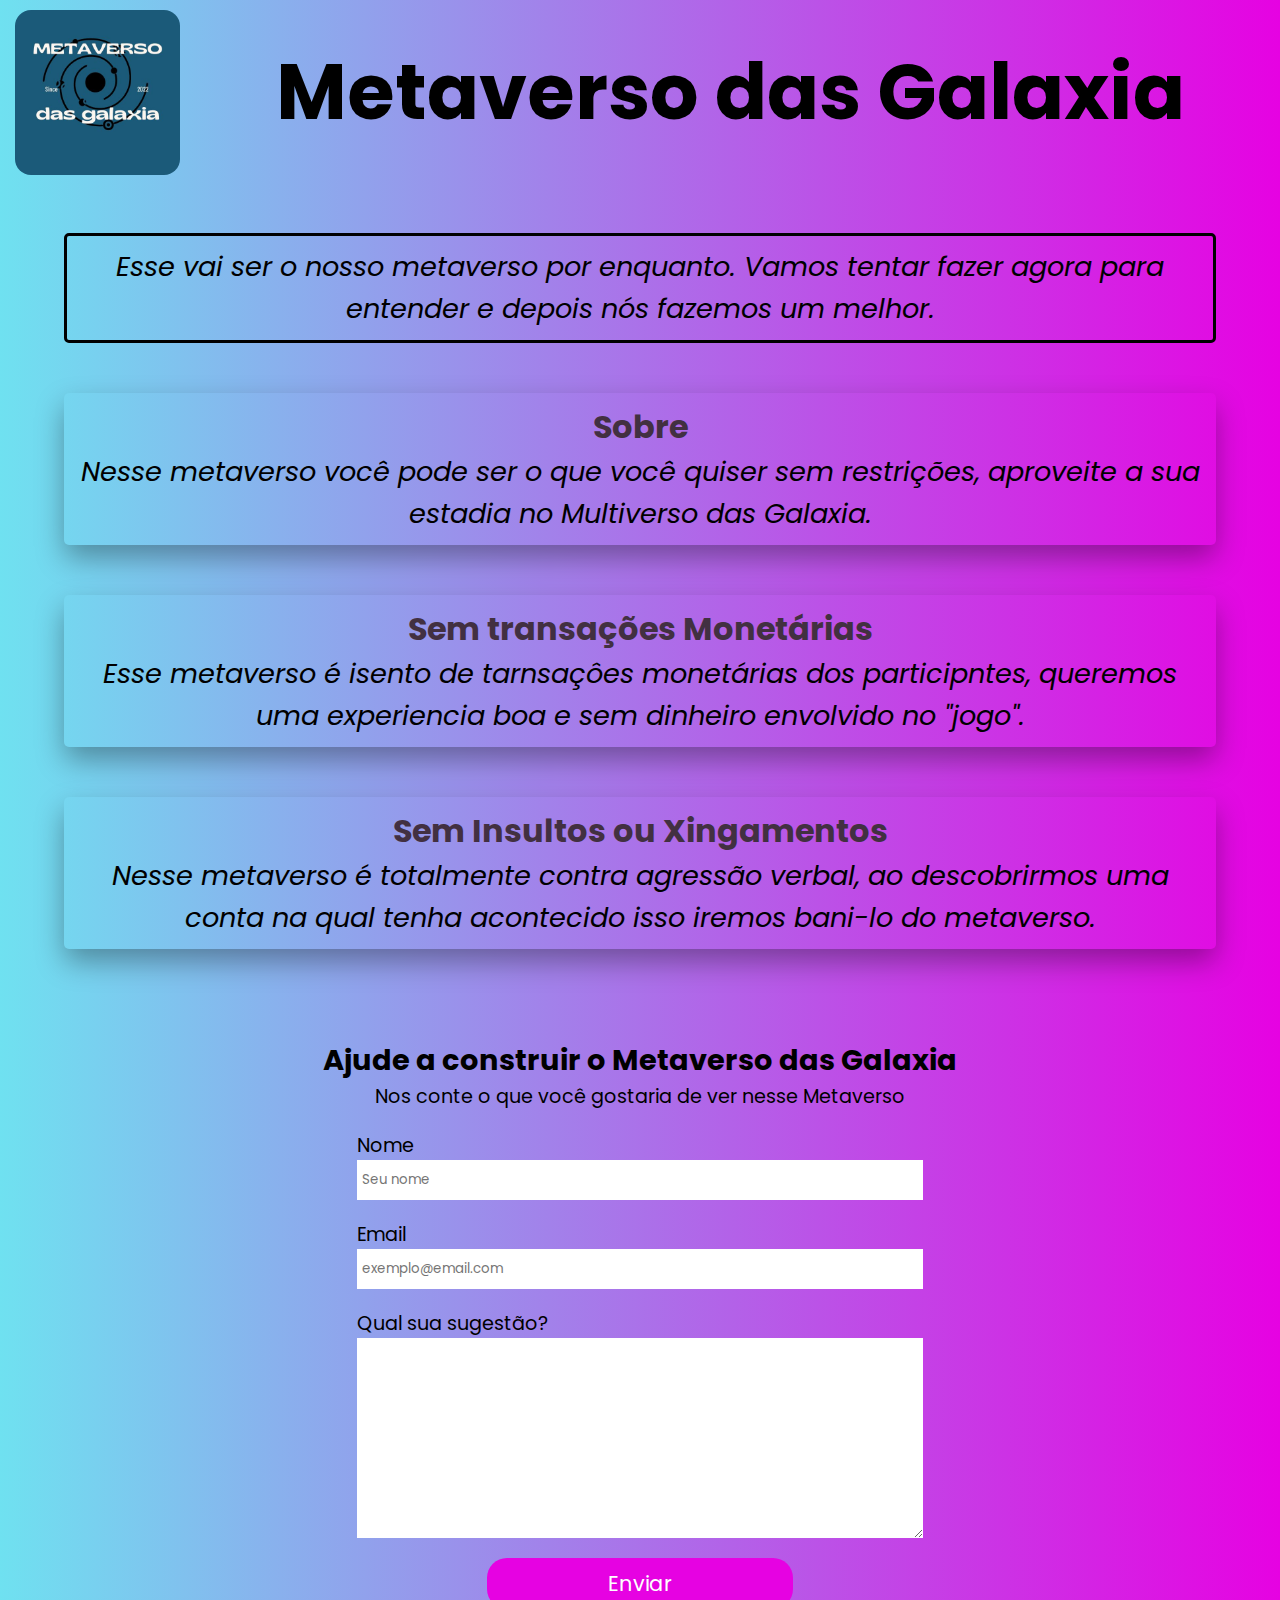
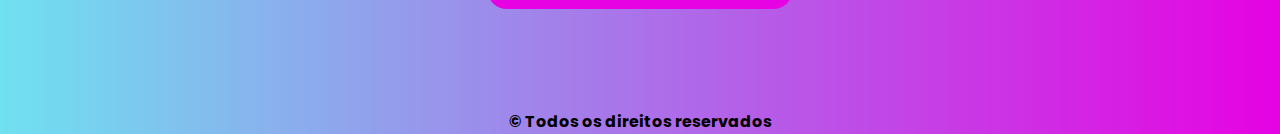
==== index.html @ 83d74eb5 "Sugestão de pagina inicial" ====
<!DOCTYPE html>
<html lang="pt-br">

<head>
  <title>Teste de Metaverso</title>
  <meta charset="utf-8">
  <link rel="stylesheet" href="style.css">
</head>

<body class="degrade">
  <header>
    <div id="box-logo">
      <img src="metaverso.jpg" alt="metaverso" >
    </div>
    <div id="title-main">
      <h1 class="title">Metaverso das Galaxia </h1>
    </div>
  </header>

  <main>
    <section id="introduction">
      <p class="text">Esse vai ser o nosso metaverso por enquanto.
        Vamos tentar fazer agora para entender e depois nós fazemos um melhor.</p>
    </section>

    <section id="about">
      <h2 class="title-topcs">Sobre</h2>
      <p class="text">Nesse metaverso você pode ser o que você quiser sem restrições, aproveite a sua estadia no Multiverso das Galaxia.</p>
    </section>

    <section id="not-maney">
      <h2 class="title-topcs">Sem transações Monetárias</h2>
        <p class="text">Esse metaverso é isento de tarnsaçôes monetárias dos participntes, queremos uma experiencia boa e sem dinheiro envolvido no "jogo".</p>
    </section>

    <section id="roles">
      <h2 class="title-topcs">Sem Insultos ou Xingamentos</h2>
      <p class="text">Nesse metaverso é totalmente contra agressão verbal, ao descobrirmos uma conta na qual tenha acontecido isso iremos bani-lo do metaverso.</p>
    </section>
  
    <section id="form">
      <h2>Ajude a construir o Metaverso das Galaxia</h2>
      <div>
        Nos conte o que você gostaria de ver nesse Metaverso
        <form action="" autocomplete="off">
          <label for="name_user">Nome</label>
          <input type="text" name="name_user" id="name_user" placeholder="Seu nome" required>
          
          <label for="email_user">Email</label>
          <input type="email" name="email_user" id="email_user" placeholder="exemplo@email.com" required>
          
          <label for="suggestion">Qual sua sugestão?</label>
          <textarea id="suggestion" name="suggestion" rows="4" cols="50" required></textarea>
          <button type="submit">Enviar</button>
        </form>
      </div>
    </section>
  </main>

  <footer>
    <h5>&copy; Todos os direitos reservados</h5>
  </footer>
</body>
</html>
---- style.css ----
/*Fonts*/
@import url('https://fonts.googleapis.com/css2?family=Poppins:wght@300&display=swap');

:root{
    --font-main: Poppins, sans-serif;
}

* {
    margin:0;
    padding:0;
    box-sizing: border-box;
    text-decoration: none;
}

header{
    display: flex;
    width: 100%;
    height: auto;
}

header #box-logo{
    width: 15vw;
    height: auto;
    margin-left: 15px;
    margin-top: 10px;
}

header #box-logo img{
    border-radius: 1rem;
    width: 100%;
    min-width: 120px;
}

header #title-main{
    display: flex;
    width: 100%;
    align-items: center;
    justify-content: center;
    text-align: center;
}

.title{
    font-size: 4.8rem;
}

main{
    display: flex;
    flex-direction: column;
    align-items: center;
}

body {
    text-align: center;
    font-size: larger;
    font-family: var(--font-main);
    
}

.title-topcs{
    font-size: 2rem;
    color: #423041;
}

.degrade {
    background-image: linear-gradient(to right,#6FE1F0 ,#E602E2 );
}


.text{
    font-size: 1.7rem;
    font-style:italic
}  

#introduction, #about, #not-maney, #roles{
    display: flex;
    flex-direction: column;
    text-align: center;
    width: 90%;
    height: auto;
    padding: 10px;
    margin-top: 50px;
    -webkit-box-shadow: 0px 13px 29px -1px rgba(0,0,0,0.34);
    -moz-box-shadow: 0px 13px 29px -1px rgba(0,0,0,0.34);
    box-shadow: 0px 13px 29px -1px rgba(0,0,0,0.34);
    border-radius: 5px;
}

#introduction{
    border: 3px solid black;
    box-shadow: none;
}

#form{
    display: flex;
    flex-direction: column;
    text-align: center;
    width: 90%;
    height: auto;
    padding: 10px;
    margin-top: 50px;
    -webkit-box-shadow: 0px 13px 29px -1px rgba(0,0,0,0.34);
    -moz-box-shadow: 0px 13px 29px -1px rgba(0,0,0,0.34);
    box-shadow: 0px 13px 29px -1px rgba(0,0,0,0.34);
    border-radius: 5px;
}

#form{
    margin-top: 80px;
    box-shadow: none;
    padding-bottom: 100px;
}

#form form{
    display: flex;
    flex-direction: column;
    width: 100%;
    align-items: center;
    justify-content: center;

}

#form form input, label, textarea{
    width: 50%;
    display: flex;
}

#form form input, textarea{
    height: 40px;
    font-family: var(--font-main);
    border: none;
    padding-left: 5px;

}

textarea:focus{
    border: 2px solid #E602E2;
    outline: 0;
}

#form label{
    margin-top: 20px;
}

#form textarea{
    min-height: 200px;
    max-height: 350px;
    resize: vertical;
    padding-top: 2px;
}

#form button{
    width: 27%;
    height: auto;
    margin-top: 20px;
    border: none;
    background-color: #E602E2;
    color: #fff;
    font-family: var(--font-main);
    font-size: 1.3rem;
    transition: .2s;
    border-radius: 20px;
    padding: 10px;
}

#form button:hover{
    background: linear-gradient(to top ,#6FE1F0 ,#E602E2);
    cursor: pointer;
}


/* style scrollbar */
body::-webkit-scrollbar{
    width: 12px;
}

body::-webkit-scrollbar-track {
    background-color: #212F3D ;       
}

body::-webkit-scrollbar-thumb {
    background: linear-gradient(to top,#6FE1F0 ,#E602E2 );    
    border-radius: 20px;  
}

@media (max-width: 1090px){
    #box-logo{
        display: none;
    }

    #form form input, label, textarea{
        width: 80%;
    }
}
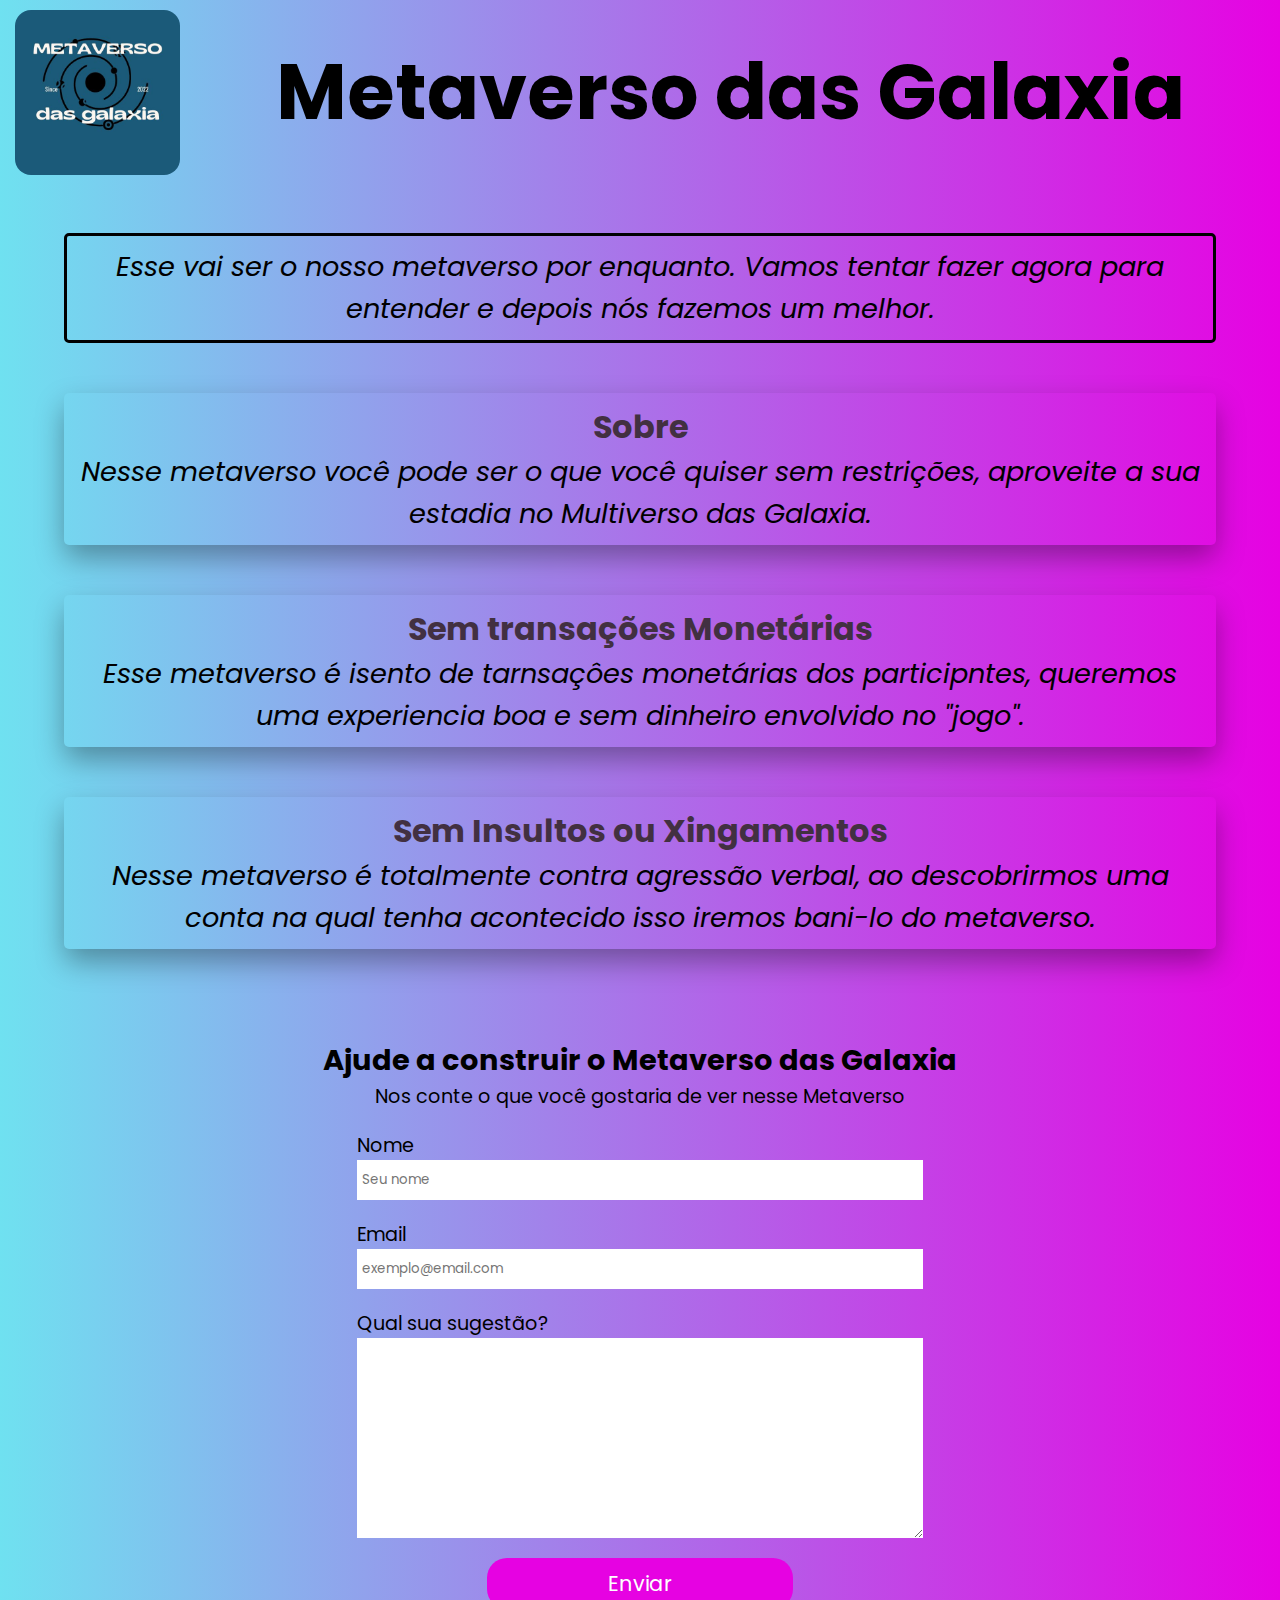
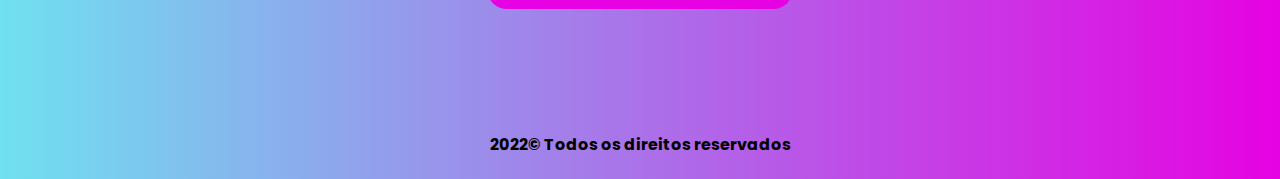
==== commit 4505c856: "Sugestão de pagina inicial" ====
--- a/index.html
+++ b/index.html
@@ -58,7 +58,7 @@
   </main>
 
   <footer>
-    <h5>&copy; Todos os direitos reservados</h5>
+    <h5>2022&copy; Todos os direitos reservados</h5>
   </footer>
 </body>
 </html>--- a/style.css
+++ b/style.css
@@ -167,6 +167,23 @@
     cursor: pointer;
 }
 
+footer{
+    display: flex;
+    align-items: center;
+    justify-content: center;
+    width: 100%;
+    height: 70px;
+    bottom: 0;
+    left: 0;
+    position: relative;
+}
+
+
+
+
+
+
+
 
 /* style scrollbar */
 body::-webkit-scrollbar{
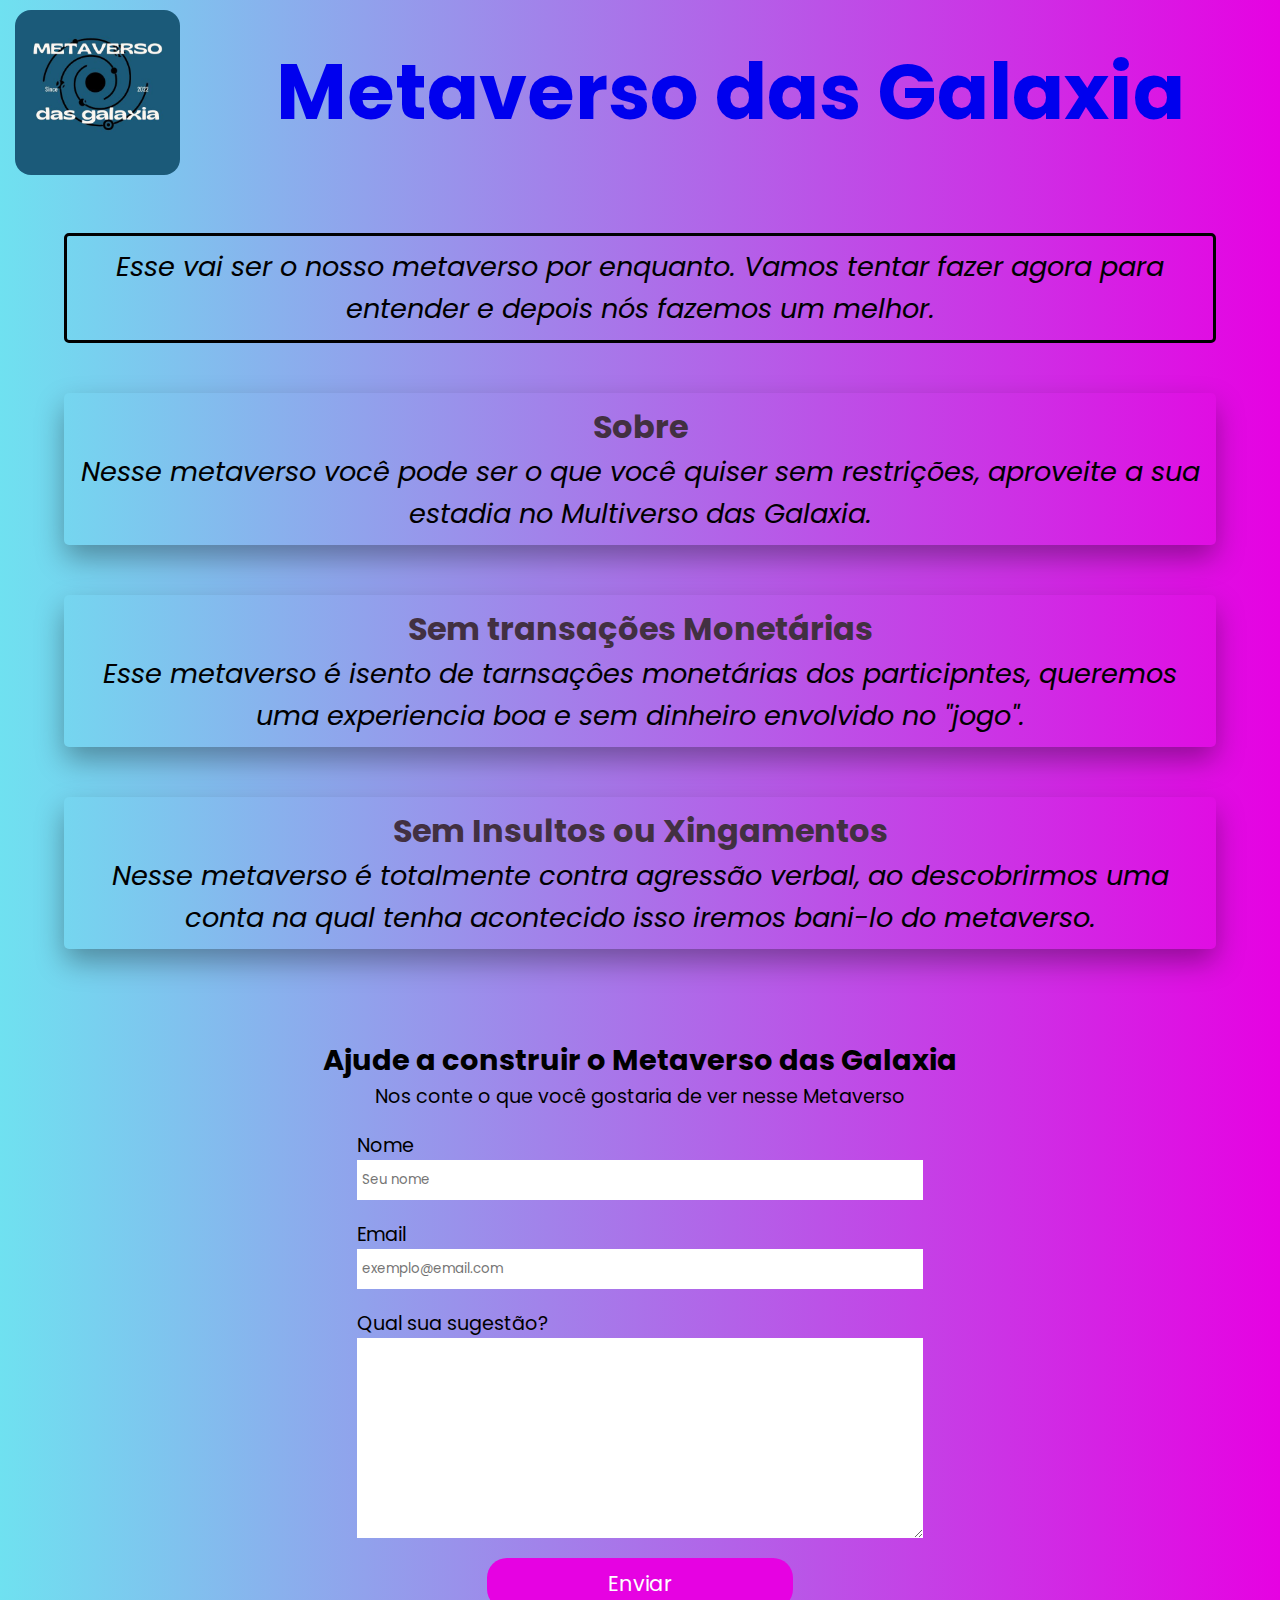
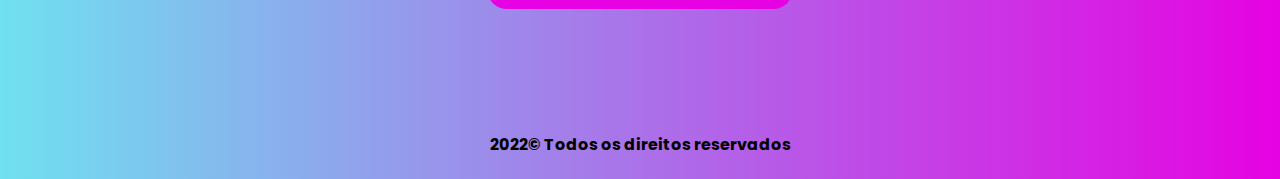
==== commit 45558ca9: "10/12" ====
--- a/index.html
+++ b/index.html
@@ -10,10 +10,10 @@
 <body class="degrade">
   <header>
     <div id="box-logo">
-      <img src="metaverso.jpg" alt="metaverso" >
+      <a href="index.html"><img src="metaverso.jpg" alt="metaverso" ></a>
     </div>
     <div id="title-main">
-      <h1 class="title">Metaverso das Galaxia </h1>
+      <h1 class="title"> <a href="index.html"> Metaverso das Galaxia</a> </h1>
     </div>
   </header>
 
@@ -39,10 +39,11 @@
     </section>
   
     <section id="form">
+      <div id="boxDis"><div id="loader"></div></div>
       <h2>Ajude a construir o Metaverso das Galaxia</h2>
       <div>
         Nos conte o que você gostaria de ver nesse Metaverso
-        <form action="" autocomplete="off">
+        <form id="formSuggestion" autocomplete="off">
           <label for="name_user">Nome</label>
           <input type="text" name="name_user" id="name_user" placeholder="Seu nome" required>
           
@@ -51,8 +52,8 @@
           
           <label for="suggestion">Qual sua sugestão?</label>
           <textarea id="suggestion" name="suggestion" rows="4" cols="50" required></textarea>
-          <button type="submit">Enviar</button>
         </form>
+        <button id="sendM">Enviar</button>
       </div>
     </section>
   </main>
@@ -60,5 +61,6 @@
   <footer>
     <h5>2022&copy; Todos os direitos reservados</h5>
   </footer>
+  <script src="script.js"></script>
 </body>
 </html>--- a/style.css
+++ b/style.css
@@ -103,6 +103,43 @@
     box-shadow: 0px 13px 29px -1px rgba(0,0,0,0.34);
     border-radius: 5px;
 }
+
+#boxDis{
+    position: absolute;
+    display: none;
+    flex-direction: column;
+    align-items: center;
+    justify-content: center;
+    z-index: 200;
+    width: 90%;
+    height: 650px;
+    background: rgba( 255, 255, 255, 0.35 );
+    box-shadow: 0 8px 32px 0 rgba( 31, 38, 135, 0.37 );
+    backdrop-filter: blur( 13.5px );
+    -webkit-backdrop-filter: blur( 13.5px );
+    border-radius: 10px;
+    border: 1px solid rgba( 255, 255, 255, 0.18 );
+    
+}
+
+#loader{
+    z-index: 5000;
+    display: none;
+    animation: is-rotating 1s infinite;
+    border: 6px solid #e5e5e5;
+    border-radius: 50%;
+    border-top-color: #51d4db;
+    height: 8.1rem;
+    width: 8.1rem;
+    margin-bottom: 5px;
+}
+
+@keyframes is-rotating {
+    to {
+      transform: rotate(1turn);
+    }
+  }
+
 
 #form{
     margin-top: 80px;
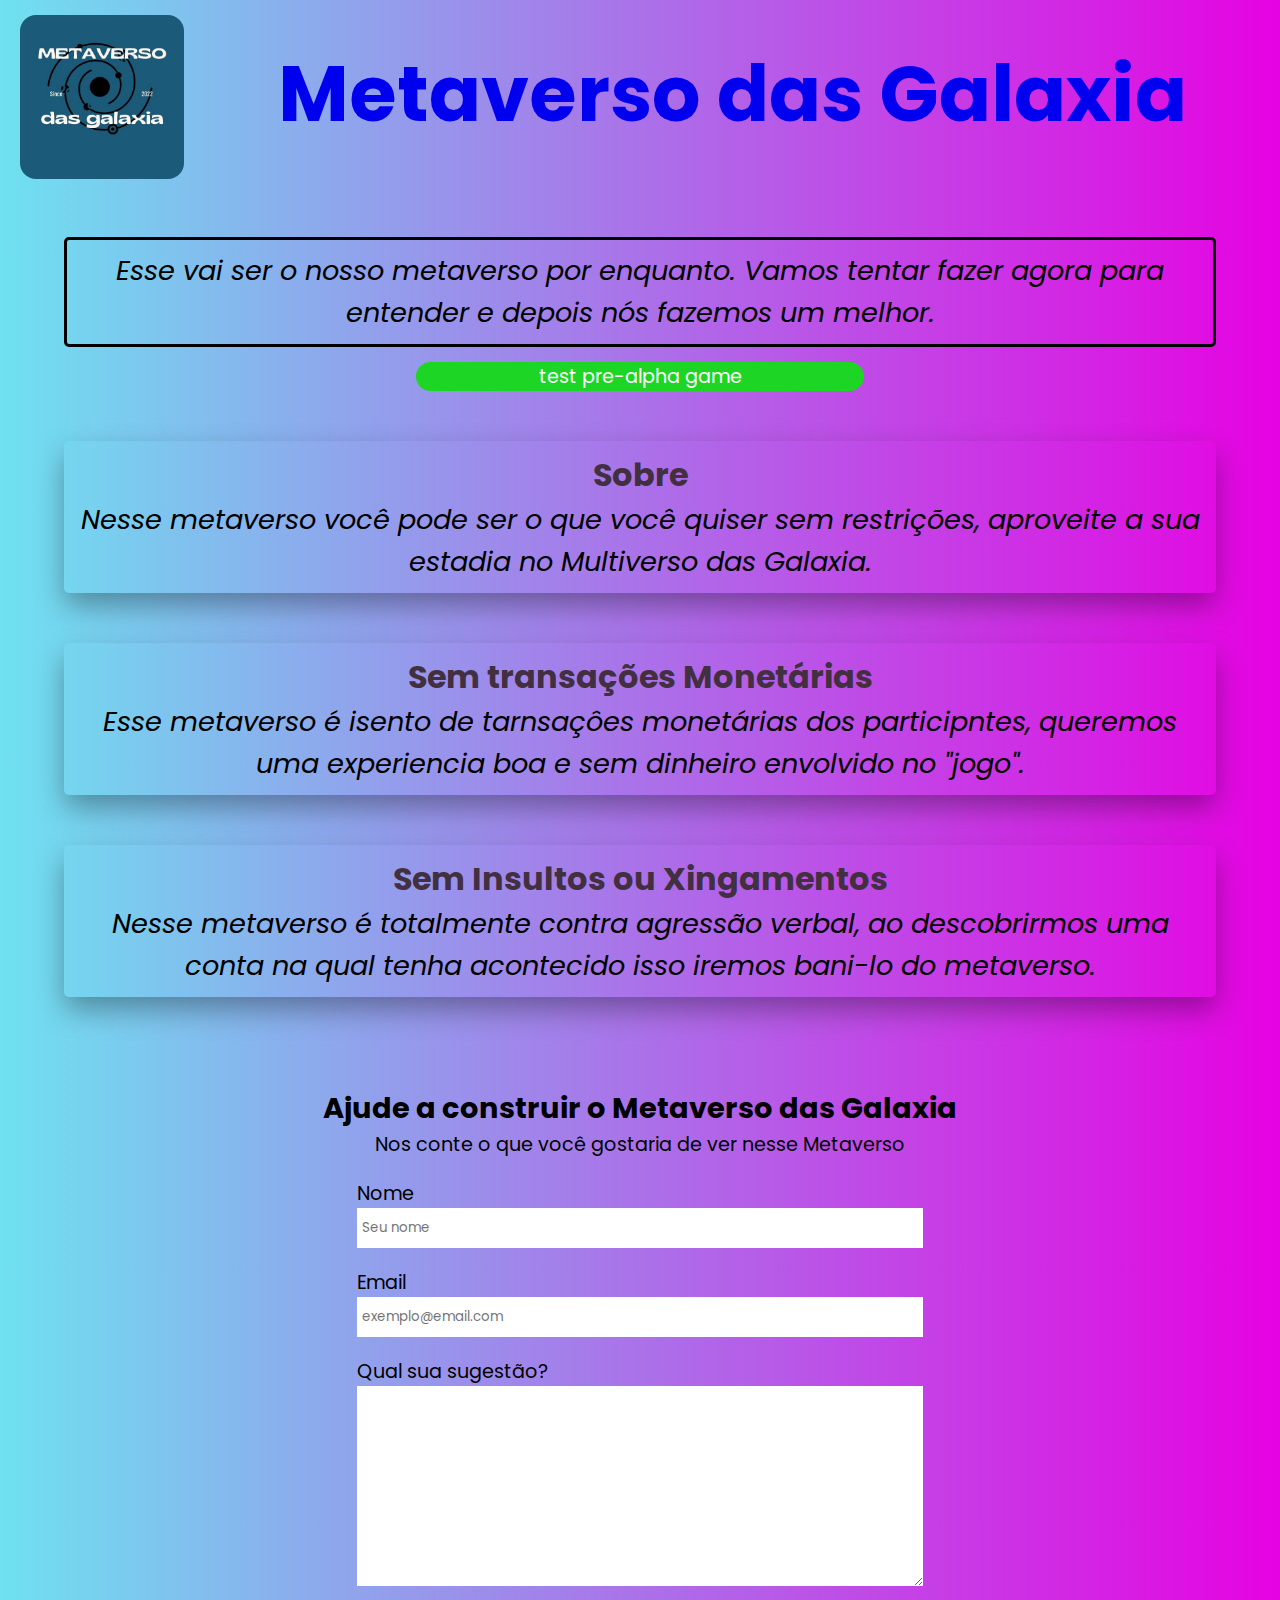
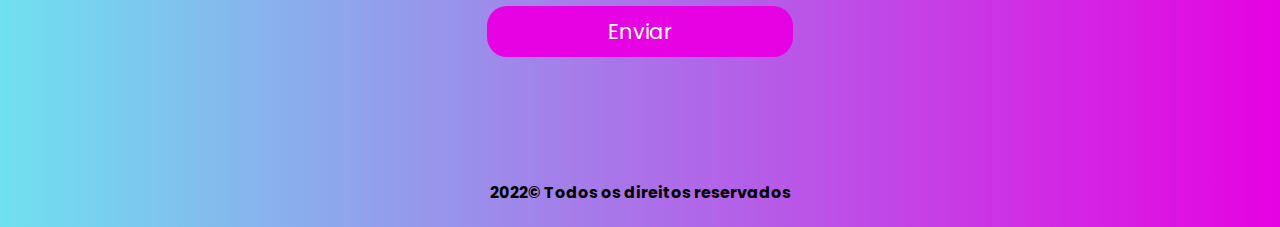
==== commit dc95dbd8: "add page pre alpha" ====
--- a/index.html
+++ b/index.html
@@ -22,7 +22,9 @@
       <p class="text">Esse vai ser o nosso metaverso por enquanto.
         Vamos tentar fazer agora para entender e depois nós fazemos um melhor.</p>
     </section>
-
+    <div id="pre-alpha">
+      <a href="./pre-alpha/index.html">test pre-alpha game</a> 
+    </div>
     <section id="about">
       <h2 class="title-topcs">Sobre</h2>
       <p class="text">Nesse metaverso você pode ser o que você quiser sem restrições, aproveite a sua estadia no Multiverso das Galaxia.</p>
--- a/style.css
+++ b/style.css
@@ -21,14 +21,20 @@
 header #box-logo{
     width: 15vw;
     height: auto;
-    margin-left: 15px;
-    margin-top: 10px;
+    margin-left: 20px;
+    margin-top: 15px;
 }
 
 header #box-logo img{
     border-radius: 1rem;
     width: 100%;
     min-width: 120px;
+    transition: 1.2s;
+}
+
+header #box-logo img:hover{
+    transform: scale(1.1);
+    transition: 500ms linear;
 }
 
 header #title-main{
@@ -37,6 +43,16 @@
     align-items: center;
     justify-content: center;
     text-align: center;
+}
+
+header #title-main :hover {
+    transition: color 2s ease 0s;
+    color:#6B1117
+}
+
+a {
+    text-decoration: none;
+
 }
 
 .title{
@@ -244,4 +260,18 @@
     #form form input, label, textarea{
         width: 80%;
     }
+}
+
+/* style pre alpha game */
+#pre-alpha{
+    width: 35%;
+    height: auto;
+    background-color: #1dd524;
+    margin-top: 15px;
+    border-radius: 15px;
+}
+
+#pre-alpha a {
+    color: #fff;
+    padding: 5px;
 }